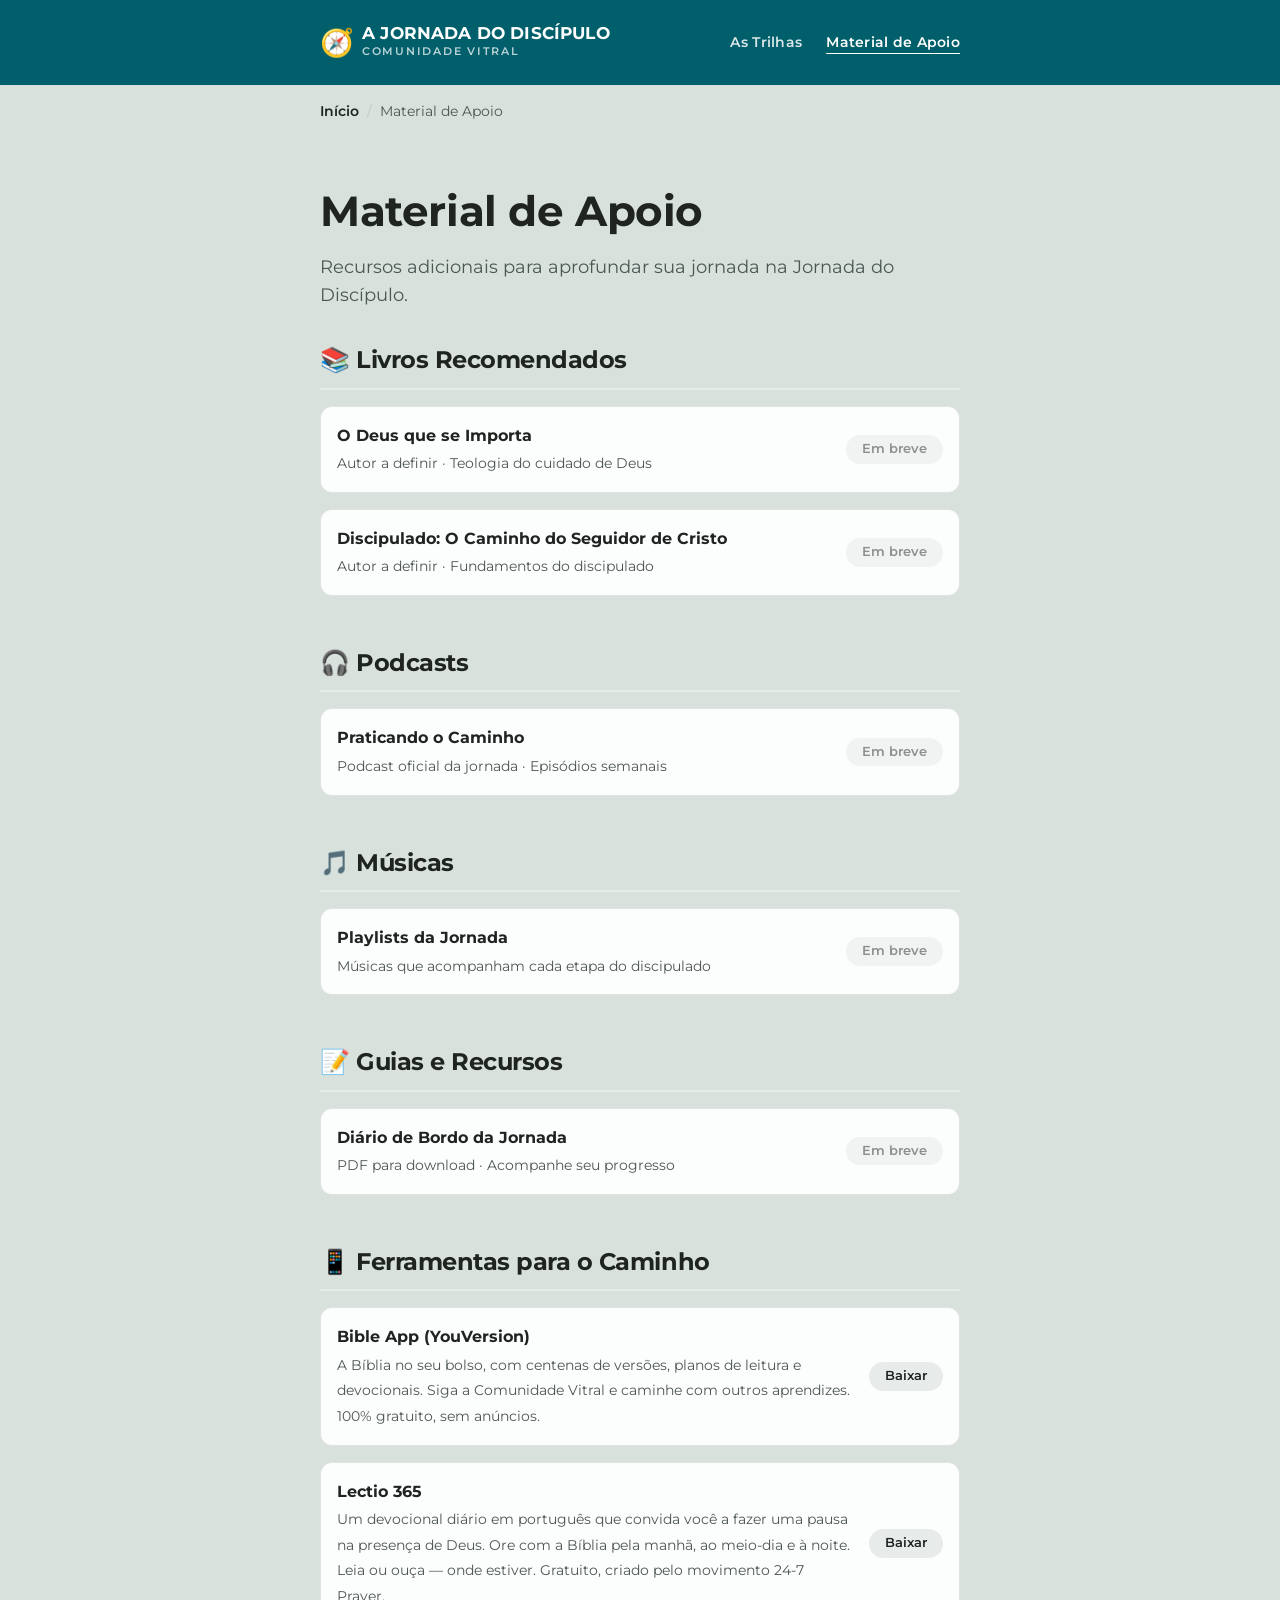
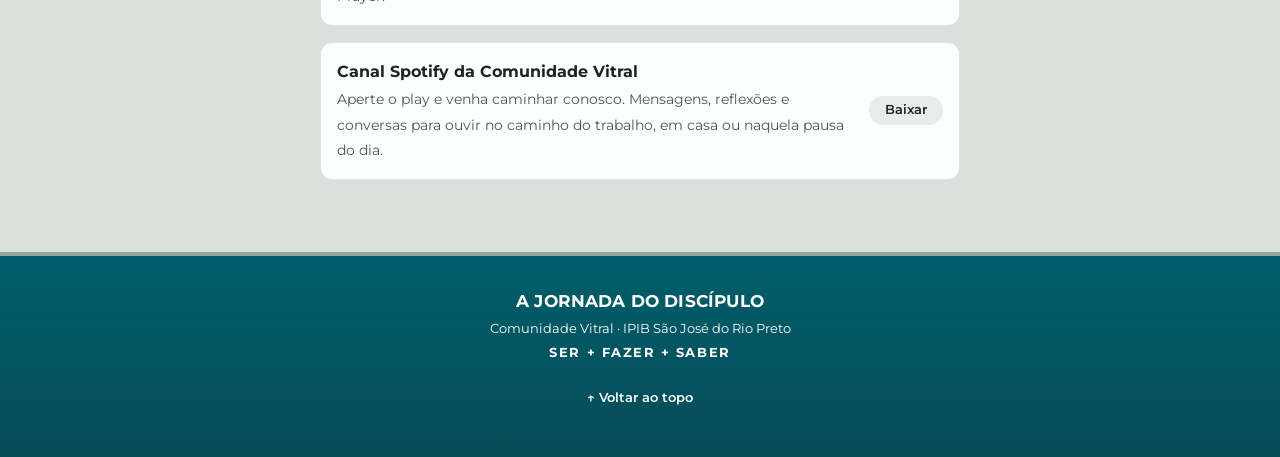
==== material-de-apoio.html @ 38f97ef0 "feat(hub): página Material de Apoio com link no menu (v1.7.0)" ====
<!DOCTYPE html>
<html lang="pt-BR" data-etapa="1">
<head>
  <meta charset="UTF-8" />
  <meta name="viewport" content="width=device-width, initial-scale=1.0" />
  <title>Material de Apoio · A Jornada do Discípulo</title>
  <meta name="description" content="Materiais de apoio para aprofundar os temas da Jornada do Discípulo na Comunidade Vitral." />
  <meta property="og:title" content="Material de Apoio · A Jornada do Discípulo" />
  <meta property="og:description" content="Materiais de apoio para aprofundar os temas da Jornada do Discípulo na Comunidade Vitral." />
  <meta property="og:type" content="website" />
  <meta property="og:url" content="https://ismaelmmachado.github.io/trilhas_discipulado/material-de-apoio.html" />
  <meta name="twitter:card" content="summary" />
  <meta property="og:image" content="https://ismaelmmachado.github.io/trilhas_discipulado/og-image.svg" />
  <link rel="icon" href="favicon.svg" type="image/svg+xml" />
  <link rel="preconnect" href="https://fonts.googleapis.com" />
  <link rel="preconnect" href="https://fonts.gstatic.com" crossorigin />
  <link rel="stylesheet" href="https://fonts.googleapis.com/css2?family=Montserrat:ital,wght@0,400;0,500;0,600;0,700;0,800;1,400;1,500;1,600&display=swap" media="print" onload="this.media='all'" />
  <noscript><link rel="stylesheet" href="https://fonts.googleapis.com/css2?family=Montserrat:ital,wght@0,400;0,500;0,600;0,700;0,800;1,400;1,500;1,600&display=swap" /></noscript>
  <link rel="stylesheet" href="css/tokens.css" />
  <link rel="stylesheet" href="css/estilo.css" />
  <link rel="stylesheet" href="css/material-de-apoio.css" />
</head>
<body>
  <a class="skip-link" href="#main">Ir para o conteúdo</a>

  <header class="hub-header" role="banner">
    <div class="container header-inner">
      <a href="index.html" class="hub-brand" aria-label="A Jornada do Discípulo — Página inicial">
        <span class="hub-brand-icon" aria-hidden="true">🧭</span>
        <span class="hub-brand-text">
          <span class="hub-brand-title">A Jornada do Discípulo</span>
          <span class="hub-brand-sub">Comunidade Vitral</span>
        </span>
      </a>
      <nav class="nav" role="navigation" aria-label="Navegação principal">
        <a href="index.html#trilhas">As Trilhas</a>
        <a href="material-de-apoio.html" class="active" aria-current="page">Material de Apoio</a>
      </nav>
    </div>
  </header>

  <div class="container">
    <nav class="breadcrumb" aria-label="Breadcrumb">
      <a href="index.html">Início</a>
      <span class="breadcrumb-sep" aria-hidden="true">/</span>
      <span>Material de Apoio</span>
    </nav>
  </div>

  <main id="main">
    <div class="container apoio-main">
      <div class="page-header apoio-header">
        <h1>Material de Apoio</h1>
        <p class="apoio-subtitle">Recursos adicionais para aprofundar sua jornada na Jornada do Discípulo.</p>
      </div>

      <div class="apoio-grid">
        <div class="apoio-categoria">
          <h2>📚 Livros Recomendados</h2>
          <div class="apoio-lista">
            <div class="apoio-item">
              <div class="apoio-item-info">
                <strong>O Deus que se Importa</strong>
                <span>Autor a definir · Teologia do cuidado de Deus</span>
              </div>
              <span class="apoio-link apoio-em-breve">Em breve</span>
            </div>
            <div class="apoio-item">
              <div class="apoio-item-info">
                <strong>Discipulado: O Caminho do Seguidor de Cristo</strong>
                <span>Autor a definir · Fundamentos do discipulado</span>
              </div>
              <span class="apoio-link apoio-em-breve">Em breve</span>
            </div>
          </div>
        </div>

        <div class="apoio-categoria">
          <h2>🎧 Podcasts</h2>
          <div class="apoio-lista">
            <div class="apoio-item">
              <div class="apoio-item-info">
                <strong>Praticando o Caminho</strong>
                <span>Podcast oficial da jornada · Episódios semanais</span>
              </div>
              <span class="apoio-link apoio-em-breve">Em breve</span>
            </div>
          </div>
        </div>

        <div class="apoio-categoria">
          <h2>🎵 Músicas</h2>
          <div class="apoio-lista">
            <div class="apoio-item">
              <div class="apoio-item-info">
                <strong>Playlists da Jornada</strong>
                <span>Músicas que acompanham cada etapa do discipulado</span>
              </div>
              <span class="apoio-link apoio-em-breve">Em breve</span>
            </div>
          </div>
        </div>

        <div class="apoio-categoria">
          <h2>📝 Guias e Recursos</h2>
          <div class="apoio-lista">
            <div class="apoio-item">
              <div class="apoio-item-info">
                <strong>Diário de Bordo da Jornada</strong>
                <span>PDF para download · Acompanhe seu progresso</span>
              </div>
              <span class="apoio-link apoio-em-breve">Em breve</span>
            </div>
          </div>
        </div>

        <div class="apoio-categoria">
          <h2>📱 Ferramentas para o Caminho</h2>
          <div class="apoio-lista">
            <div class="apoio-item">
              <div class="apoio-item-info">
                <strong>Bible App (YouVersion)</strong>
                <span>A Bíblia no seu bolso, com centenas de versões, planos de leitura e devocionais. Siga a Comunidade Vitral e caminhe com outros aprendizes. 100% gratuito, sem anúncios.</span>
              </div>
              <a class="apoio-link" href="https://www.bible.com/organizations/79172d03-a943-4051-aebf-285b525546f1" target="_blank" rel="noopener noreferrer">Baixar</a>
            </div>
            <div class="apoio-item">
              <div class="apoio-item-info">
                <strong>Lectio 365</strong>
                <span>Um devocional diário em português que convida você a fazer uma pausa na presença de Deus. Ore com a Bíblia pela manhã, ao meio-dia e à noite. Leia ou ouça — onde estiver. Gratuito, criado pelo movimento 24-7 Prayer.</span>
              </div>
              <a class="apoio-link" href="https://lectio365.com/pt-br/o-aplicativo/" target="_blank" rel="noopener noreferrer">Baixar</a>
            </div>
            <div class="apoio-item">
              <div class="apoio-item-info">
                <strong>Canal Spotify da Comunidade Vitral</strong>
                <span>Aperte o play e venha caminhar conosco. Mensagens, reflexões e conversas para ouvir no caminho do trabalho, em casa ou naquela pausa do dia.</span>
              </div>
              <a class="apoio-link" href="https://www.spotify.com/download/" target="_blank" rel="noopener noreferrer">Baixar</a>
            </div>
          </div>
        </div>
      </div>
    </div>
  </main>

  <footer class="site-footer" role="contentinfo">
    <div class="container">
      <strong>A Jornada do Discípulo</strong>
      <p>Comunidade Vitral · IPIB São José do Rio Preto</p>
      <p class="footer-frase">SER + FAZER + SABER</p>
      <a href="#main" class="back-to-top" aria-label="Voltar ao topo">↑ Voltar ao topo</a>
    </div>
  </footer>
</body>
</html>
---- css/tokens.css ----
:root {
  --font-heading: 'Montserrat', ui-sans-serif, system-ui, -apple-system, 'Segoe UI', sans-serif;
  --font-body: 'Montserrat', ui-sans-serif, system-ui, -apple-system, 'Segoe UI', sans-serif;

  /* === CORES DA MARCA === */
  --brand-petroleo: #005F6B;
  --brand-petroleo-escuro: #074B56;
  --brand-sage: #94A69A;
  --brand-sage-claro: #D9E4E0;
  --brand-sage-tint: #E7EBE9;
  --brand-sage-suave: #CBD6CF;
  --brand-ink: #1F2421;
  --brand-white: #FFFFFF;

  /* === CORES NEUTRAS === */
  --color-text: var(--brand-ink);
  --color-text-inverse: var(--brand-white);
  --color-muted: #4C5753;
  --color-surface: rgba(255, 255, 255, 0.92);
  --color-surface-strong: var(--brand-white);
  --color-border: rgba(31, 36, 33, 0.12);

  /* === ZONAS (âncora escura → bandas claras) === */
  --zona-petroleo: var(--brand-petroleo);
  --zona-petroleo-claro: #0A6A76;
  --zona-petroleo-escuro: var(--brand-petroleo-escuro);
  --zona-clara: #D8E1DC;
  --zona-sage: var(--brand-sage);
  --zona-sage-suave: var(--brand-sage-suave);
  --zona-tint: var(--brand-sage-tint);

  /* === ESPAÇAMENTO === */
  --space-xs: 4px;
  --space-sm: 8px;
  --space-md: 16px;
  --space-lg: 24px;
  --space-xl: 32px;
  --space-2xl: 48px;
  --space-3xl: 64px;
  --space-4xl: 96px;

  /* === RAIO === */
  --radius-sm: 8px;
  --radius-md: 12px;
  --radius-lg: 20px;
  --radius-xl: 28px;
  --radius-full: 9999px;

  /* === SOMBRAS === */
  --shadow-sm: 0 1px 2px rgba(0, 95, 107, 0.1);
  --shadow-md: 0 4px 12px rgba(0, 95, 107, 0.12);
  --shadow-lg: 0 12px 32px rgba(0, 95, 107, 0.18);

  /* === CONTAINER === */
  --container: 640px;
}

/* === ESTAÇÃO 1 — verde (sage) === */
[data-etapa="1"] {
  --accent: var(--brand-petroleo);
  --accent-soft: var(--brand-sage-tint);
  --accent-border: rgba(0, 95, 107, 0.2);
  --accent-text: var(--brand-ink);
  --accent-on-accent: var(--brand-white);
  --accent-glow: rgba(0, 95, 107, 0.18);
}

/* === ESTAÇÃO 2 — tons claros (quase branco) === */
[data-etapa="2"] {
  --accent: var(--brand-petroleo);
  --accent-soft: #F2F4F3;
  --accent-border: rgba(0, 95, 107, 0.2);
  --accent-text: var(--brand-ink);
  --accent-on-accent: var(--brand-white);
  --accent-glow: rgba(0, 95, 107, 0.18);
}

/* === ESTAÇÃO 3 — verde profundo (tint mais denso) === */
[data-etapa="3"] {
  --accent: var(--brand-petroleo);
  --accent-soft: #DEE5E0;
  --accent-border: rgba(0, 95, 107, 0.22);
  --accent-text: var(--brand-ink);
  --accent-on-accent: var(--brand-white);
  --accent-glow: rgba(0, 95, 107, 0.18);
}
---- css/estilo.css ----
*, *::before, *::after {
  box-sizing: border-box;
  margin: 0;
  padding: 0;
}

html {
  scroll-behavior: smooth;
  -webkit-font-smoothing: antialiased;
  -moz-osx-font-smoothing: grayscale;
}

body {
  font-family: var(--font-body);
  font-size: 16px;
  line-height: 1.6;
  color: var(--color-text);
  min-height: 100vh;
  background: var(--zona-clara);
  overscroll-behavior-y: none;
}

img, svg { max-width: 100%; display: block; }
a { text-decoration: none; color: inherit; }

.visually-hidden {
  position: absolute;
  width: 1px;
  height: 1px;
  overflow: hidden;
  clip: rect(0 0 0 0);
  white-space: nowrap;
}

.skip-link {
  position: absolute;
  top: -100%;
  left: var(--space-md);
  background: var(--brand-ink);
  color: var(--brand-white);
  padding: var(--space-sm) var(--space-md);
  border-radius: var(--radius-sm);
  z-index: 1000;
  font-weight: 600;
  transition: top 0.2s;
}
.skip-link:focus { top: var(--space-sm); }

/* === CONTAINER === */
.container {
  width: min(calc(100% - 40px), var(--container));
  margin: 0 auto;
}

/* === HEADER (verde petróleo) === */
.hub-header {
  padding: var(--space-lg) 0;
  background: var(--zona-petroleo);
}

.header-inner {
  display: flex;
  align-items: center;
  justify-content: space-between;
  gap: var(--space-md);
}

.hub-brand {
  display: inline-flex;
  align-items: center;
  gap: var(--space-sm);
  min-width: 0;
}

.hub-brand-icon {
  font-size: 1.7rem;
  line-height: 1;
}

.hub-brand-text {
  display: flex;
  flex-direction: column;
  min-width: 0;
}

.hub-brand-title {
  font-family: var(--font-heading);
  font-size: 1.05rem;
  font-weight: 700;
  letter-spacing: 0.01em;
  text-transform: uppercase;
  line-height: 1.15;
  color: var(--brand-white);
}

.hub-brand-sub {
  font-size: 0.68rem;
  font-weight: 600;
  letter-spacing: 0.16em;
  text-transform: uppercase;
  color: rgba(255, 255, 255, 0.72);
}

.nav {
  display: flex;
  align-items: center;
  gap: var(--space-lg);
}

.nav a {
  font-size: 0.875rem;
  font-weight: 600;
  letter-spacing: 0.02em;
  color: rgba(255, 255, 255, 0.85);
  transition: color 0.2s;
}
.nav a:hover { color: var(--brand-white); }
.nav a:focus-visible {
  outline: 2px solid var(--brand-white);
  outline-offset: 4px;
  border-radius: var(--radius-sm);
}

/* === HERO (verde petróleo, âncora escura) === */
.hero {
  text-align: center;
  padding: var(--space-3xl) 0 var(--space-2xl);
  background: linear-gradient(180deg, var(--zona-petroleo) 0%, var(--zona-petroleo-claro) 100%);
}

.hero-eyebrow {
  display: inline-flex;
  align-items: center;
  gap: 6px;
  padding: 6px 16px;
  border-radius: var(--radius-full);
  background: rgba(255, 255, 255, 0.14);
  border: 1px solid rgba(255, 255, 255, 0.26);
  font-size: 0.75rem;
  font-weight: 700;
  letter-spacing: 0.08em;
  text-transform: uppercase;
  color: #E8F0ED;
}

.hero-destino {
  font-family: var(--font-heading);
  font-size: clamp(1.7rem, 5.5vw, 2.6rem);
  letter-spacing: 0.18em;
  text-transform: uppercase;
  font-weight: 800;
  color: var(--brand-white);
  margin: var(--space-md) 0 var(--space-sm);
}

.hero-frase {
  max-width: 560px;
  margin: 0 auto var(--space-md);
  font-family: var(--font-heading);
  font-style: italic;
  font-size: clamp(1.15rem, 3.2vw, 1.45rem);
  line-height: 1.6;
  color: var(--brand-white);
}

.hero-formula {
  font-size: 1.35rem;
  font-weight: 800;
  letter-spacing: 0.14em;
  color: #D9E4E0;
  margin-bottom: var(--space-sm);
}

.hero-iconos {
  font-size: 1.15rem;
  color: #BCD3CC;
  margin-bottom: var(--space-lg);
}

.btn {
  display: inline-flex;
  align-items: center;
  justify-content: center;
  gap: var(--space-sm);
  min-height: 48px;
  padding: 0 var(--space-xl);
  border-radius: var(--radius-full);
  font-weight: 700;
  font-size: 0.95rem;
  border: none;
  cursor: pointer;
  transition: transform 0.2s ease, box-shadow 0.2s ease, background-color 0.2s ease;
}

.btn-hero {
  background: var(--brand-white);
  color: var(--zona-petroleo);
  box-shadow: 0 10px 24px rgba(0, 0, 0, 0.22);
}
.btn-hero:hover {
  transform: translateY(-2px);
  background: #E8F0ED;
  box-shadow: 0 14px 30px rgba(0, 0, 0, 0.26);
}
.btn-hero:focus-visible {
  outline: 3px solid var(--brand-white);
  outline-offset: 3px;
}

.hero h1 {
  font-family: var(--font-heading);
  font-size: clamp(2.1rem, 8vw, 3.2rem);
  line-height: 1.08;
  letter-spacing: -0.01em;
  text-transform: uppercase;
  font-weight: 700;
  color: var(--brand-white);
  margin: var(--space-lg) 0 var(--space-md);
}

.hero-subtitle {
  max-width: 520px;
  margin: 0 auto var(--space-md);
  font-size: clamp(0.98rem, 2.6vw, 1.12rem);
  line-height: 1.8;
  color: #E8F0ED;
}

/* === JORNADA / ESTAÇÕES (banda clara) === */
.jornada {
  padding: var(--space-2xl) 0;
  background: var(--zona-clara);
}

.jornada-inner {
  display: flex;
  flex-direction: column;
  align-items: stretch;
}

.estacao-card {
  position: relative;
  display: block;
  background: var(--color-surface);
  border: 1px solid rgba(0, 95, 107, 0.28);
  border-radius: var(--radius-xl);
  padding: var(--space-xl);
  box-shadow: 0 8px 22px rgba(0, 95, 107, 0.16);
  overflow: hidden;
}

.estacao-card::before {
  content: "";
  position: absolute;
  inset: 0;
  background: radial-gradient(130% 100% at 100% 0%, var(--accent-soft), transparent 62%);
  pointer-events: none;
}

.estacao-card-disabled {
  cursor: default;
}

.estacao-topo {
  position: relative;
  display: flex;
  align-items: flex-start;
  justify-content: space-between;
  gap: var(--space-md);
  margin-bottom: var(--space-md);
}

.estacao-icono {
  display: flex;
  align-items: center;
  justify-content: center;
  width: 64px;
  height: 64px;
  border-radius: 20px;
  font-size: 2rem;
  background: var(--accent-soft);
  border: 1px solid var(--accent-border);
  box-shadow: inset 0 0 0 1px rgba(255, 255, 255, 0.5), 0 6px 16px var(--accent-glow);
}

.estacao-badges {
  display: flex;
  flex-direction: column;
  align-items: flex-end;
  gap: 6px;
}

.etiqueta {
  display: inline-flex;
  align-items: center;
  padding: 5px 13px;
  border-radius: var(--radius-full);
  font-size: 0.68rem;
  font-weight: 800;
  letter-spacing: 0.1em;
  text-transform: uppercase;
}

.etiqueta-etapa {
  background: var(--accent-soft);
  color: var(--accent-text);
  border: 1px solid var(--accent-border);
}

.etiqueta-papel {
  background: var(--accent);
  color: var(--accent-on-accent);
  box-shadow: 0 4px 12px var(--accent-glow);
}

.estacao h3 {
  position: relative;
  font-family: var(--font-heading);
  font-size: 1.6rem;
  font-weight: 700;
  letter-spacing: -0.01em;
  color: var(--color-text);
  margin-bottom: 4px;
}

.estacao-sub {
  position: relative;
  font-size: 0.9rem;
  font-weight: 700;
  color: var(--accent-text);
  margin-bottom: var(--space-sm);
}

.estacao-papel {
  position: relative;
  font-size: 0.92rem;
  font-weight: 600;
  font-style: italic;
  color: var(--accent-text);
  margin-bottom: var(--space-md);
}

.estacao-pergunta {
  position: relative;
  font-size: 1.02rem;
  line-height: 1.7;
  color: var(--color-muted);
  margin-bottom: var(--space-md);
}

.estacao-pergunta strong {
  color: var(--color-text);
}

.estacao-pilar {
  position: relative;
  display: inline-flex;
  align-items: center;
  gap: 8px;
  padding: 8px 14px;
  border-radius: var(--radius-full);
  background: var(--accent-soft);
  border: 1px solid var(--accent-border);
  font-size: 0.85rem;
  font-weight: 800;
  letter-spacing: 0.08em;
  color: var(--accent-text);
  margin-bottom: var(--space-lg);
}

.estacao-pilar span {
  font-size: 1.15rem;
}

.estacao-acoes {
  position: relative;
  display: flex;
  align-items: center;
  gap: var(--space-sm);
}

.estacao-cta {
  display: inline-flex;
  align-items: center;
  justify-content: center;
  gap: 8px;
  min-height: 44px;
  padding: 0 22px;
  border-radius: var(--radius-full);
  background: var(--accent);
  color: var(--accent-on-accent);
  font-weight: 700;
  font-size: 0.9rem;
  box-shadow: 0 6px 16px var(--accent-glow);
  transition: transform 0.2s ease, filter 0.2s ease, box-shadow 0.2s ease;
}

.estacao-cta:hover {
  transform: translateY(-2px);
  box-shadow: 0 10px 22px var(--accent-glow);
  filter: brightness(1.05);
}

.estacao-cta:focus-visible {
  outline: 3px solid var(--accent);
  outline-offset: 3px;
}

.estacao-cta-disabled {
  background: var(--color-muted);
  box-shadow: none;
  cursor: not-allowed;
  opacity: 0.85;
}

.estacao-link-hint {
  font-size: 1.05rem;
  font-weight: 700;
  color: inherit;
  transition: transform 0.2s ease;
}

.estacao-cta:hover .estacao-link-hint {
  transform: translate(2px, -2px);
}

/* === CONECTORES (linha da jornada) === */
.conector {
  display: flex;
  flex-direction: column;
  align-items: center;
  gap: 10px;
  padding: var(--space-lg) 0;
  background: var(--zona-clara);
}

.conector-dot {
  width: 12px;
  height: 12px;
  border-radius: 50%;
  background: var(--zona-petroleo);
  box-shadow: 0 0 0 5px rgba(0, 95, 107, 0.14), 0 2px 6px rgba(0, 95, 107, 0.22);
}

.conector-linha {
  width: 2px;
  flex: 1;
  min-height: 44px;
  background: repeating-linear-gradient(
    to bottom,
    rgba(0, 95, 107, 0.6) 0,
    rgba(0, 95, 107, 0.6) 8px,
    transparent 8px,
    transparent 16px
  );
}

/* === FOOTER (verde petróleo, fechamento sóbrio) === */
.site-footer {
  padding: var(--space-xl) 0 var(--space-2xl);
  text-align: center;
  color: var(--brand-white);
  background: linear-gradient(180deg, var(--zona-petroleo) 0%, var(--zona-petroleo-escuro) 100%);
  border-top: 4px solid var(--brand-sage);
}

.site-footer strong {
  display: block;
  font-family: var(--font-heading);
  font-size: 1.05rem;
  font-weight: 700;
  letter-spacing: 0.01em;
  text-transform: uppercase;
  color: var(--brand-white);
  margin-bottom: 4px;
}

.site-footer p {
  font-size: 0.8rem;
}

.footer-frase {
  margin-top: var(--space-xs);
  font-weight: 700;
  letter-spacing: 0.12em;
  color: var(--brand-white);
}

.back-to-top {
  display: inline-block;
  margin-top: var(--space-lg);
  font-size: 0.8rem;
  font-weight: 600;
  color: var(--brand-white);
  transition: color 0.2s;
}
.back-to-top:hover { text-decoration: underline; }
.back-to-top:focus-visible {
  outline: 2px solid var(--brand-white);
  outline-offset: 4px;
  border-radius: var(--radius-sm);
}

/* === RESPONSIVO === */
@media (max-width: 520px) {
  .hub-header { padding: var(--space-md) 0; }
  .nav { display: none; }
  .hero { padding: var(--space-2xl) 0 var(--space-xl); }
  .estacao-card { padding: var(--space-lg); }
  .estacao-icono { width: 56px; height: 56px; font-size: 1.7rem; border-radius: 16px; }
  .estacao h3 { font-size: 1.4rem; }
}

@media (prefers-reduced-motion: reduce) {
  *, *::before, *::after {
    animation-duration: 0.01ms !important;
    transition-duration: 0.01ms !important;
  }
  html { scroll-behavior: auto; }
}
---- css/material-de-apoio.css ----
.apoio-main {
  padding: var(--space-xl) 0 var(--space-2xl);
}

.apoio-header {
  padding-top: 0;
  border-bottom: none;
}

.apoio-subtitle {
  color: var(--color-muted);
  margin-top: var(--space-sm);
  font-size: 1.1rem;
  max-width: 640px;
}

.apoio-em-breve {
  opacity: 0.5;
}

.apoio-grid {
  display: grid;
  gap: var(--space-lg);
}

.apoio-categoria {
  margin-bottom: var(--space-lg);
}

.apoio-categoria h2 {
  font-family: var(--font-heading);
  font-size: 1.5rem;
  letter-spacing: -0.02em;
  margin-bottom: var(--space-md);
  padding-bottom: var(--space-sm);
  border-bottom: 2px solid var(--accent-soft);
}

.apoio-lista {
  display: grid;
  gap: var(--space-md);
}

.apoio-item {
  display: flex;
  align-items: center;
  justify-content: space-between;
  gap: var(--space-md);
  padding: var(--space-md);
  border-radius: var(--radius-md);
  background: var(--color-surface);
  border: 1px solid var(--color-border);
}

.apoio-item-info strong {
  display: block;
  font-size: 1rem;
  margin-bottom: 2px;
}

.apoio-item-info span {
  font-size: 0.85rem;
  color: var(--color-muted);
}

.apoio-link {
  padding: var(--space-xs) var(--space-md);
  border-radius: var(--radius-full);
  background: var(--accent-soft);
  color: var(--accent-text);
  font-size: 0.8rem;
  font-weight: 600;
  white-space: nowrap;
  text-decoration: none;
  transition: filter 0.2s ease;
}

.apoio-link:hover {
  filter: brightness(0.97);
}

.apoio-link:focus-visible {
  outline: 3px solid var(--accent);
  outline-offset: 3px;
}

/* === BREADCRUMB === */
.breadcrumb {
  display: flex;
  align-items: center;
  gap: var(--space-sm);
  padding-top: var(--space-md);
  font-size: 0.85rem;
  color: var(--color-muted);
}

.breadcrumb a {
  color: var(--accent-text);
  font-weight: 600;
  transition: color 0.2s;
}

.breadcrumb a:hover {
  color: var(--accent);
  text-decoration: underline;
}

.breadcrumb a:focus-visible {
  outline: 2px solid var(--accent);
  outline-offset: 4px;
  border-radius: var(--radius-sm);
}

.breadcrumb-sep {
  color: var(--color-border);
}

/* === PAGE HEADER === */
.page-header {
  padding: var(--space-lg) 0 var(--space-xl);
}

.page-header h1 {
  font-family: var(--font-heading);
  font-size: clamp(2rem, 6vw, 2.6rem);
  letter-spacing: -0.01em;
  color: var(--color-text);
}

/* === NAV ativo === */
.nav a.active {
  color: var(--brand-white);
  text-decoration: underline;
  text-underline-offset: 6px;
}

@media (max-width: 480px) {
  .apoio-item {
    flex-direction: column;
    align-items: stretch;
    text-align: center;
  }
  .apoio-link { text-align: center; }
}
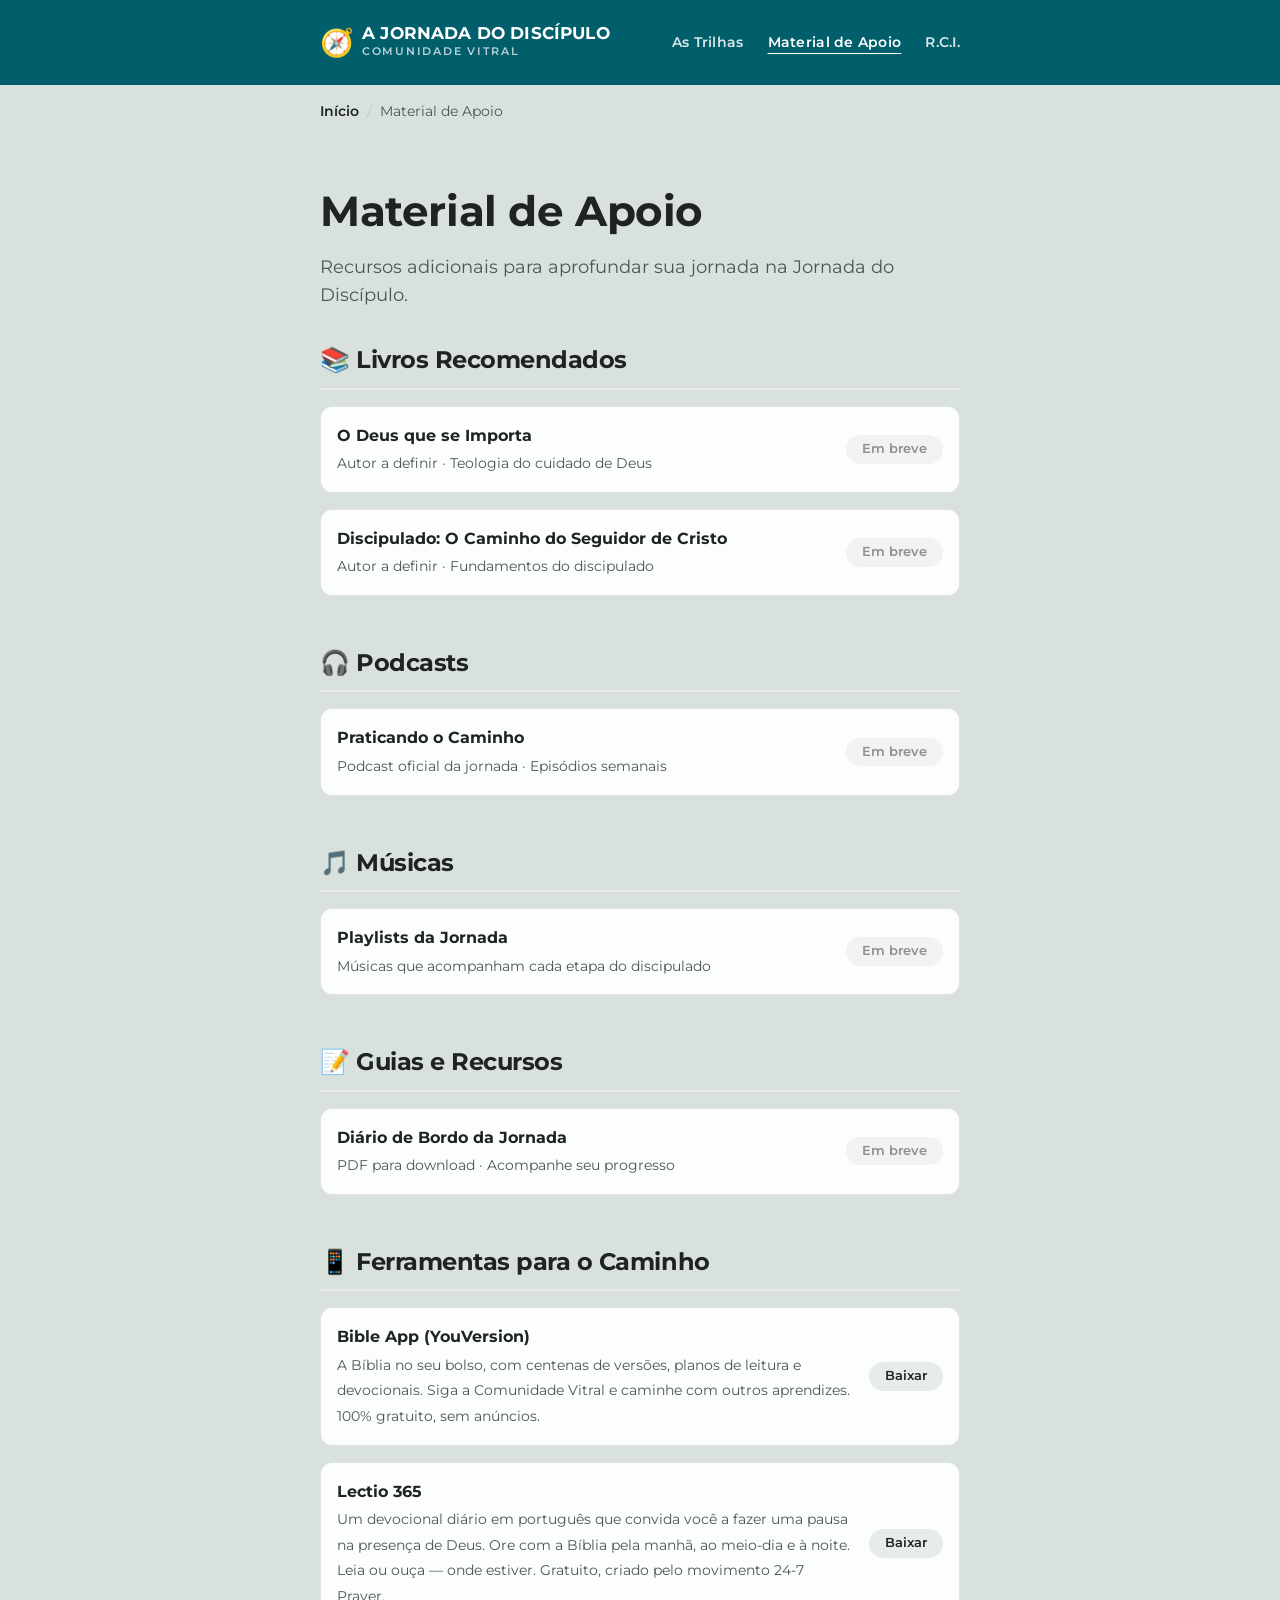
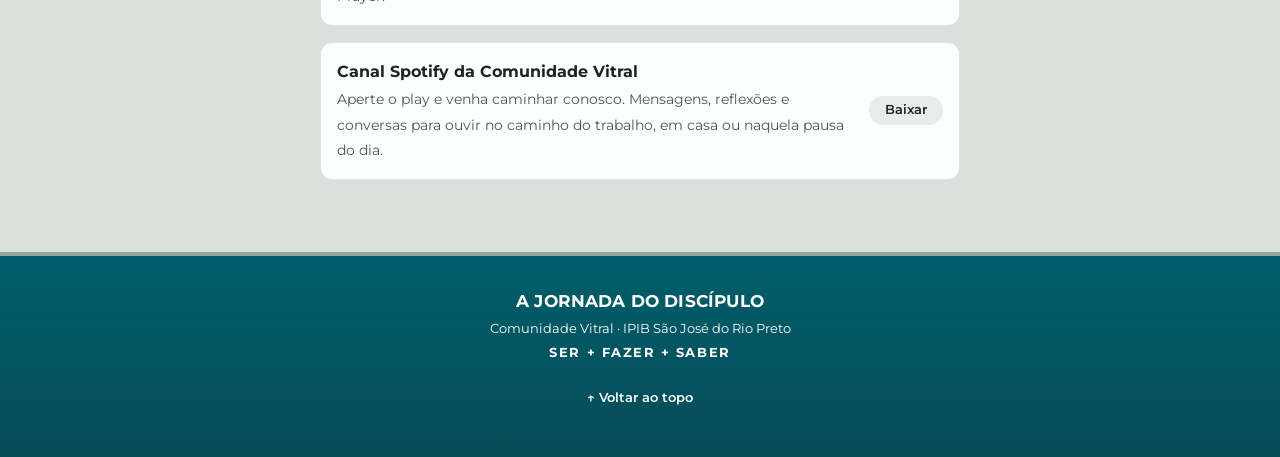
==== commit 5518a198: "fix(hub): menu R.C.I. em todas as páginas e remove assinatura da RCI" ====
--- a/material-de-apoio.html
+++ b/material-de-apoio.html
@@ -35,6 +35,7 @@
       <nav class="nav" role="navigation" aria-label="Navegação principal">
         <a href="index.html#trilhas">As Trilhas</a>
         <a href="material-de-apoio.html" class="active" aria-current="page">Material de Apoio</a>
+        <a href="rci.html">R.C.I.</a>
       </nav>
     </div>
   </header>
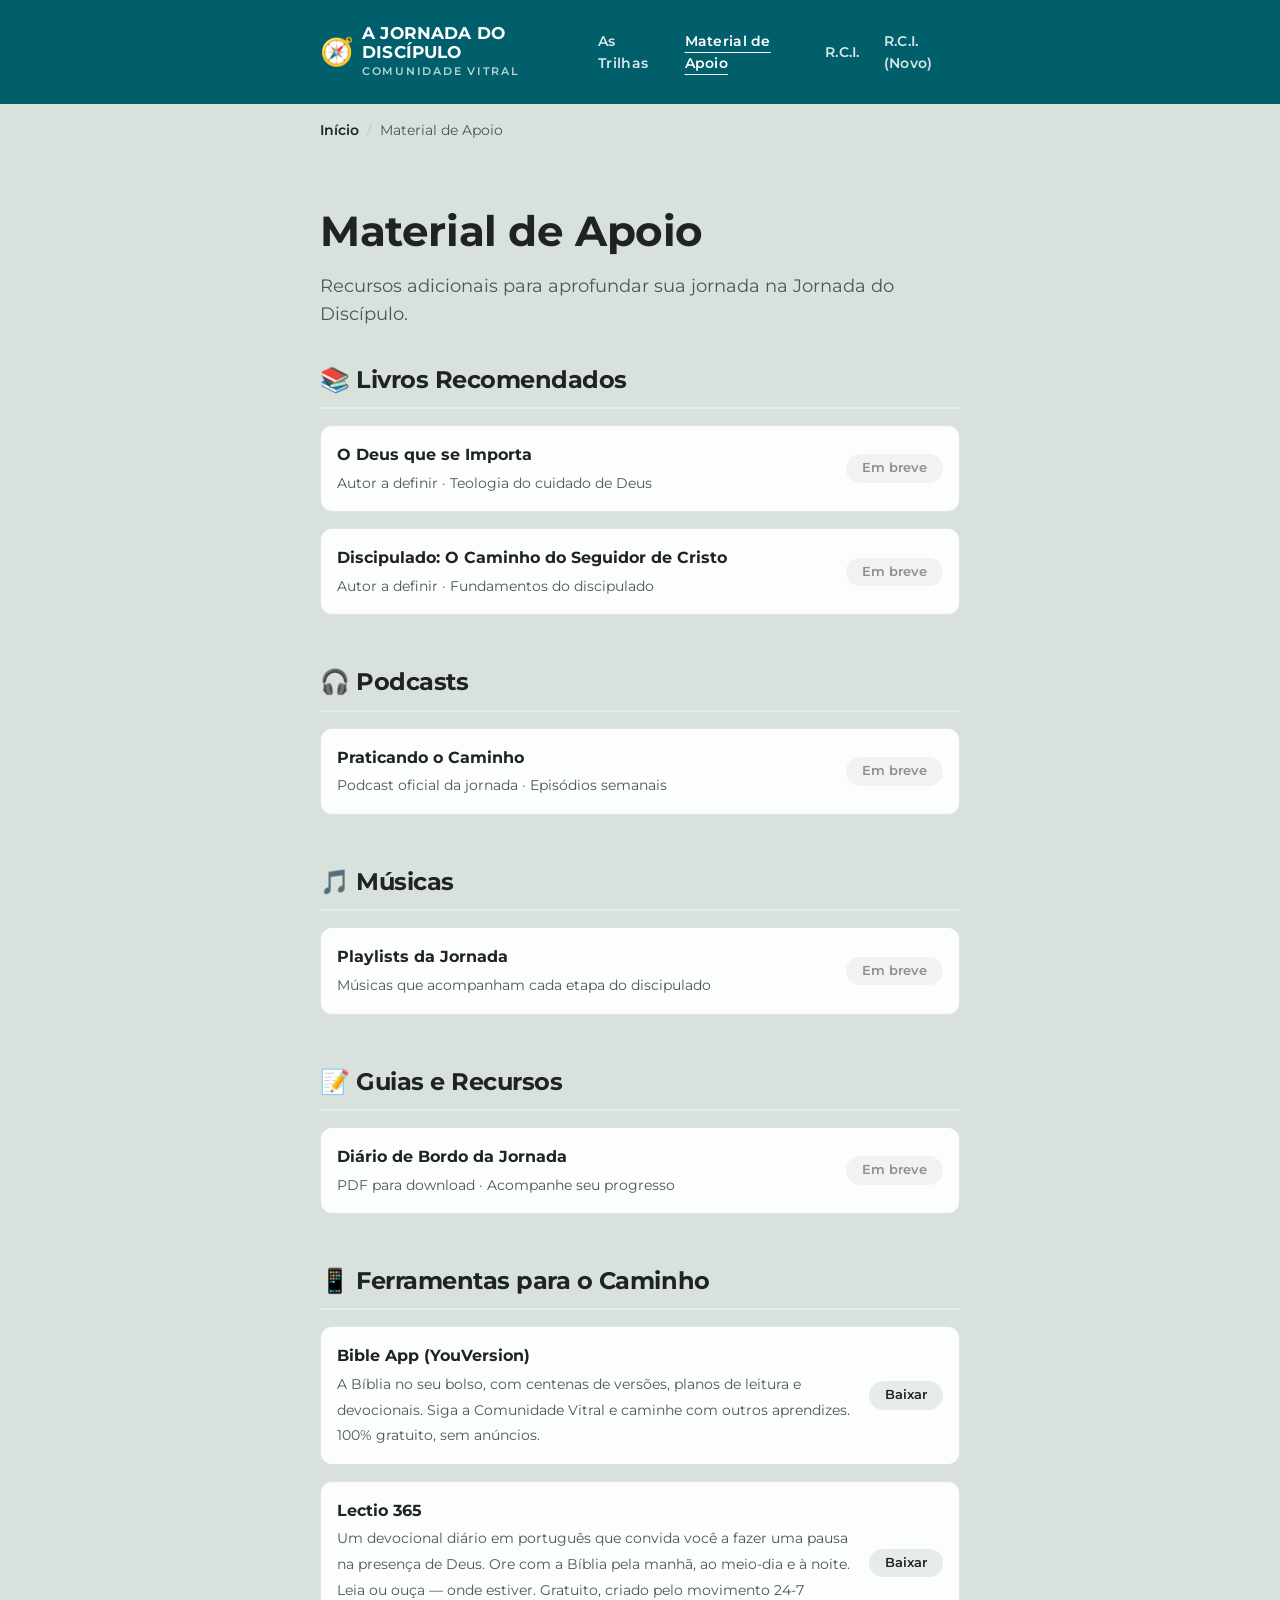
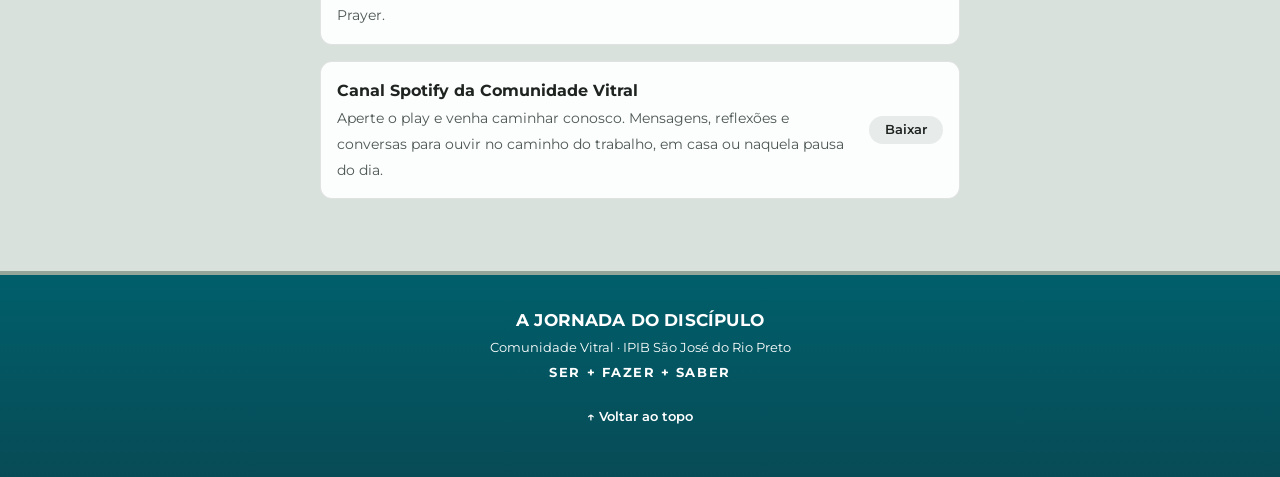
==== commit 503666d8: "feat: nova página RCI — Um Jeito de Ser (rci-novo.html) - Nova página com 6 seções, tom conversacion" ====
--- a/material-de-apoio.html
+++ b/material-de-apoio.html
@@ -36,6 +36,7 @@
         <a href="index.html#trilhas">As Trilhas</a>
         <a href="material-de-apoio.html" class="active" aria-current="page">Material de Apoio</a>
         <a href="rci.html">R.C.I.</a>
+        <a href="rci-novo.html">R.C.I. (Novo)</a>
       </nav>
     </div>
   </header>
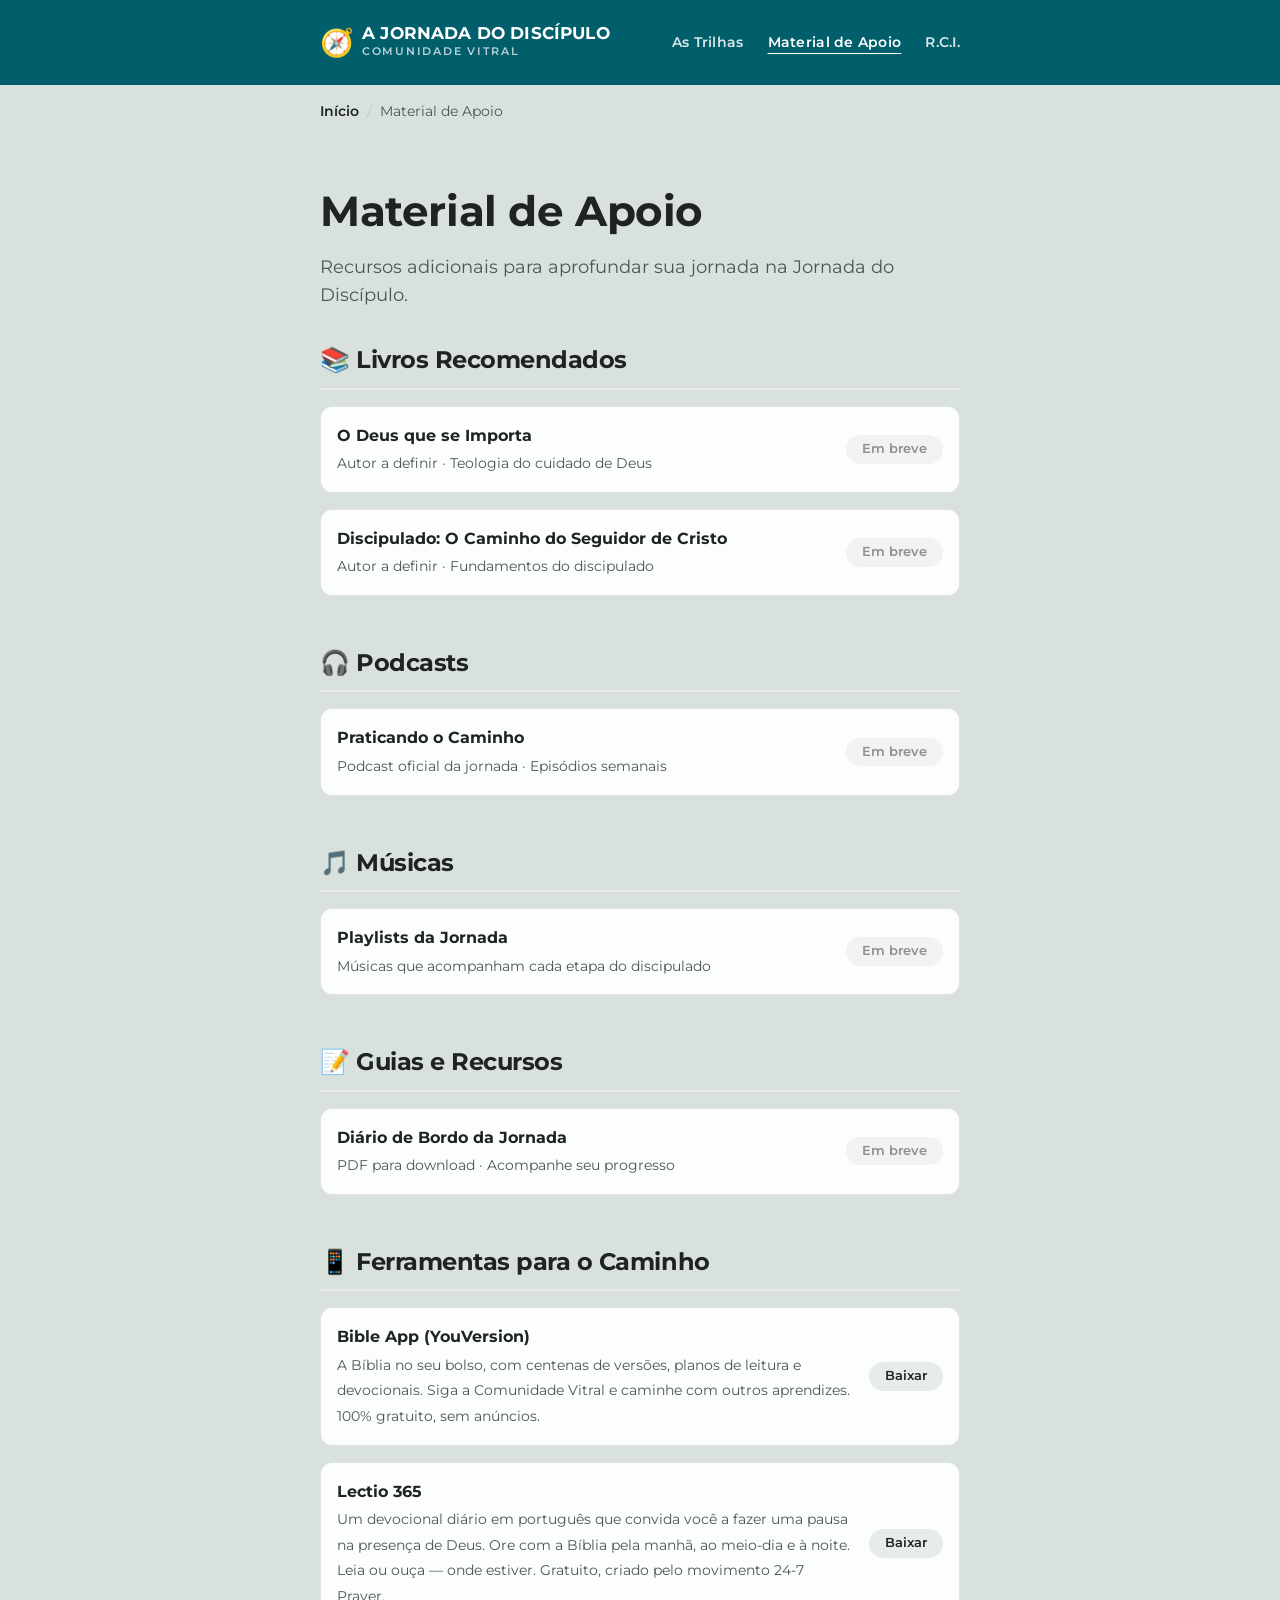
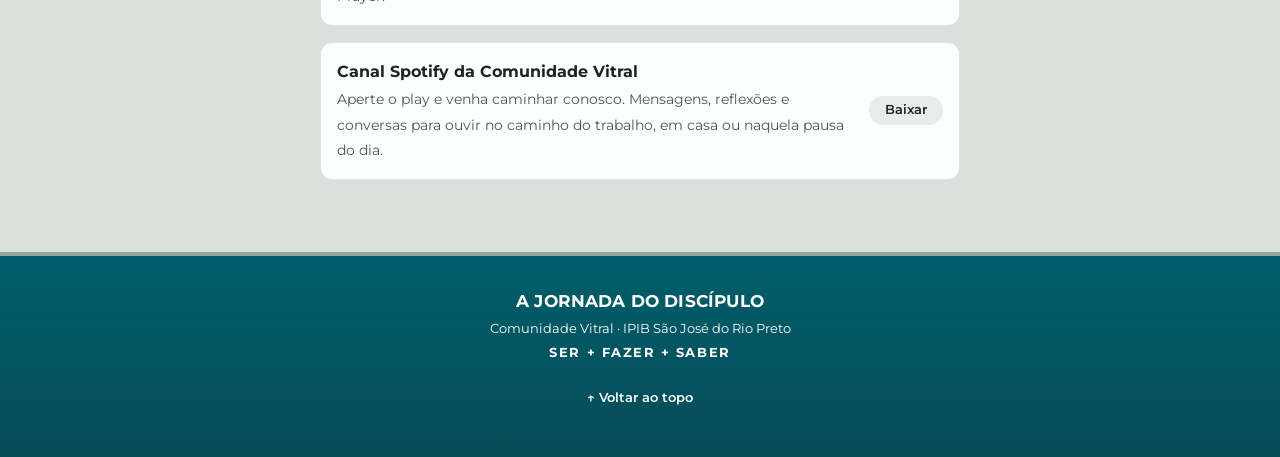
==== commit c79324fd: "refactor: rci-novo.html vira rci.html; versão antiga preservada na branch rci/vantiga - rci.html ant" ====
--- a/material-de-apoio.html
+++ b/material-de-apoio.html
@@ -36,7 +36,6 @@
         <a href="index.html#trilhas">As Trilhas</a>
         <a href="material-de-apoio.html" class="active" aria-current="page">Material de Apoio</a>
         <a href="rci.html">R.C.I.</a>
-        <a href="rci-novo.html">R.C.I. (Novo)</a>
       </nav>
     </div>
   </header>
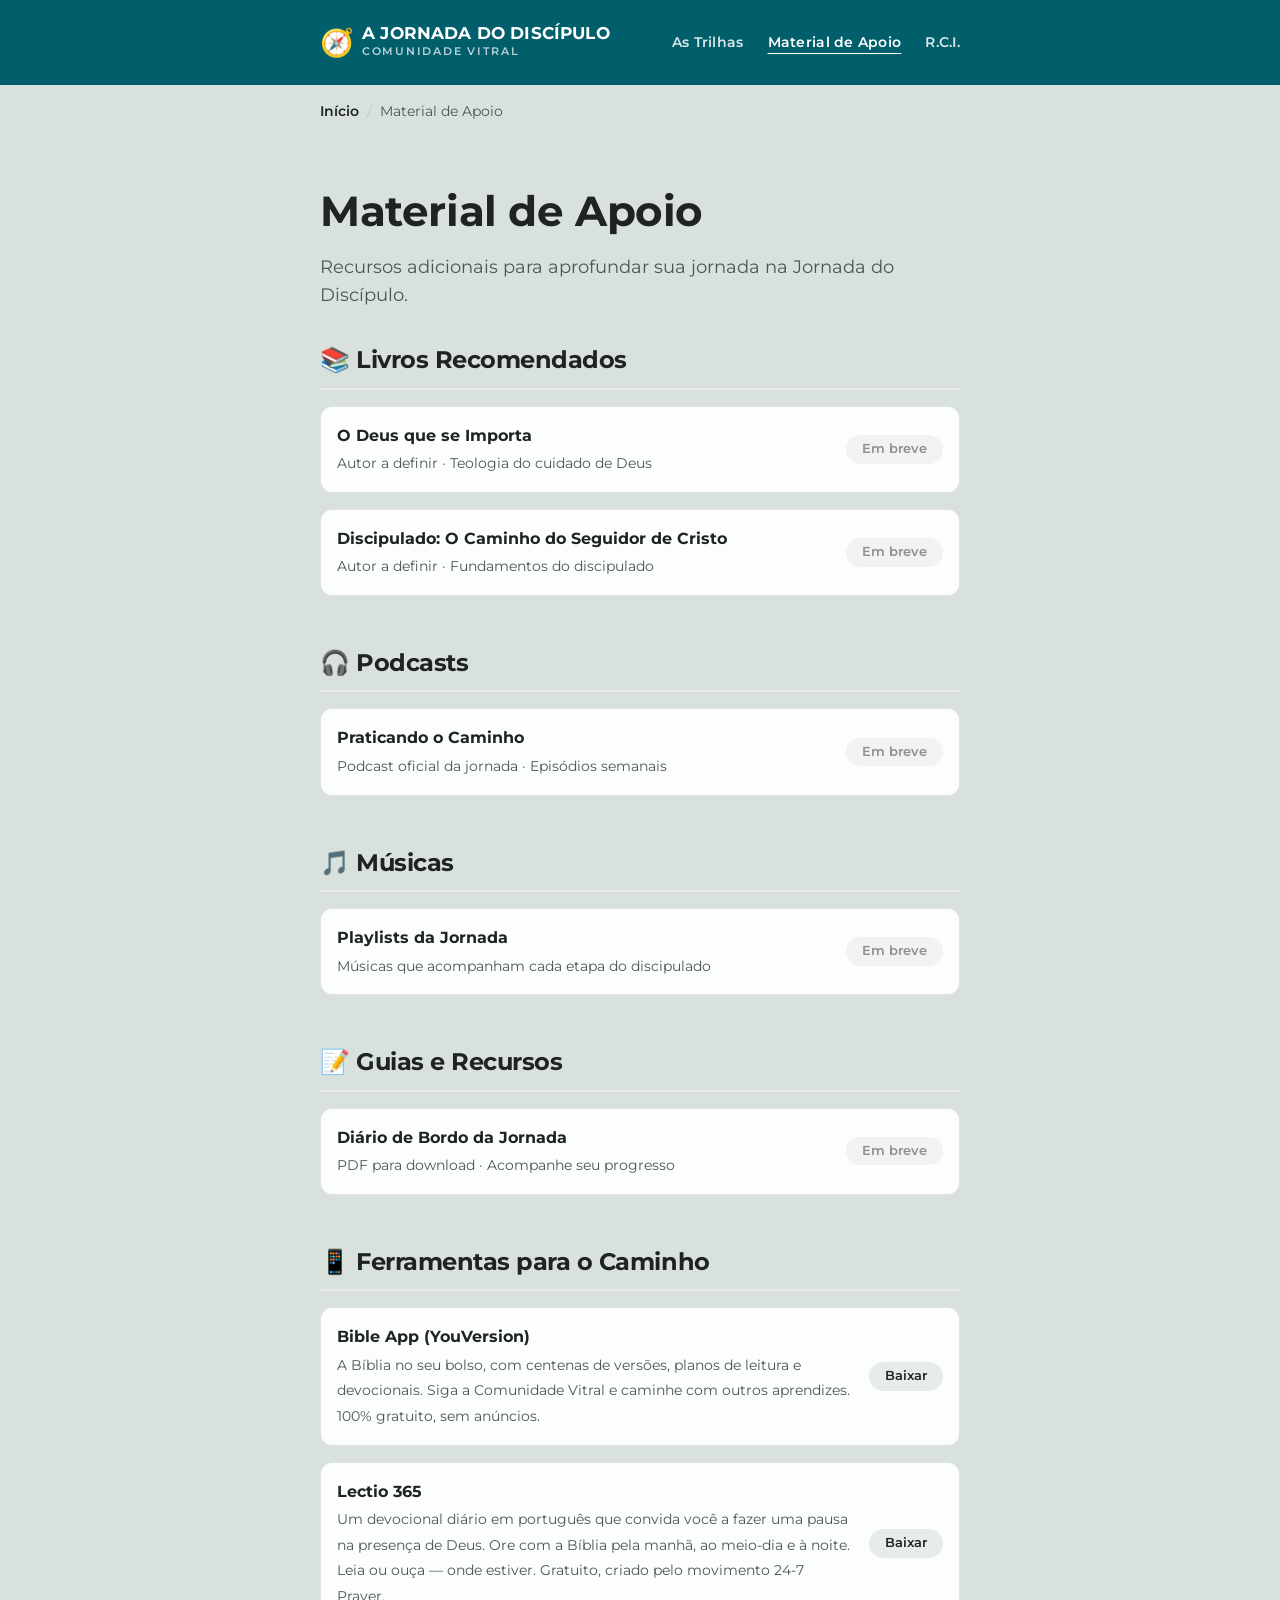
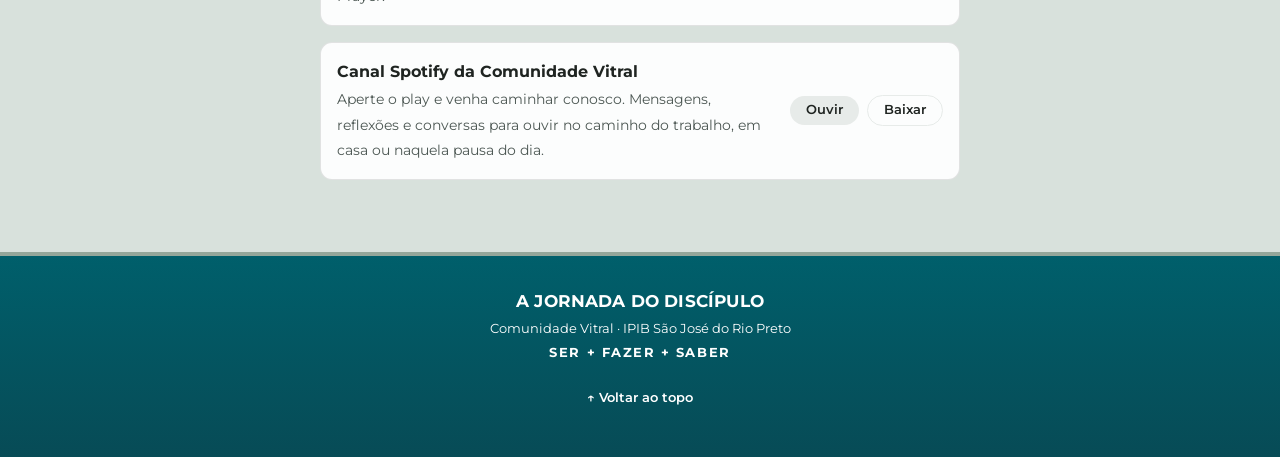
==== commit 5b89d6f6: "feat(material-de-apoio): botão Ouvir no box do Spotify" ====
--- a/material-de-apoio.html
+++ b/material-de-apoio.html
@@ -137,7 +137,10 @@
                 <strong>Canal Spotify da Comunidade Vitral</strong>
                 <span>Aperte o play e venha caminhar conosco. Mensagens, reflexões e conversas para ouvir no caminho do trabalho, em casa ou naquela pausa do dia.</span>
               </div>
-              <a class="apoio-link" href="https://www.spotify.com/download/" target="_blank" rel="noopener noreferrer">Baixar</a>
+              <div class="apoio-acoes">
+                <a class="apoio-link" href="https://open.spotify.com/show/1prjsrcxPho9otrP1VUWT4" target="_blank" rel="noopener noreferrer">Ouvir</a>
+                <a class="apoio-link is-secondary" href="https://www.spotify.com/download/" target="_blank" rel="noopener noreferrer">Baixar</a>
+              </div>
             </div>
           </div>
         </div>
--- a/css/material-de-apoio.css
+++ b/css/material-de-apoio.css
@@ -84,6 +84,22 @@
   outline-offset: 3px;
 }
 
+.apoio-acoes {
+  display: flex;
+  align-items: center;
+  gap: var(--space-sm);
+  flex-shrink: 0;
+}
+
+.apoio-link.is-secondary {
+  background: transparent;
+  border: 1px solid var(--accent-soft);
+}
+
+.apoio-link.is-secondary:hover {
+  background: var(--accent-soft);
+}
+
 /* === BREADCRUMB === */
 .breadcrumb {
   display: flex;
@@ -140,5 +156,9 @@
     align-items: stretch;
     text-align: center;
   }
+  .apoio-acoes {
+    justify-content: center;
+    flex-wrap: wrap;
+  }
   .apoio-link { text-align: center; }
 }
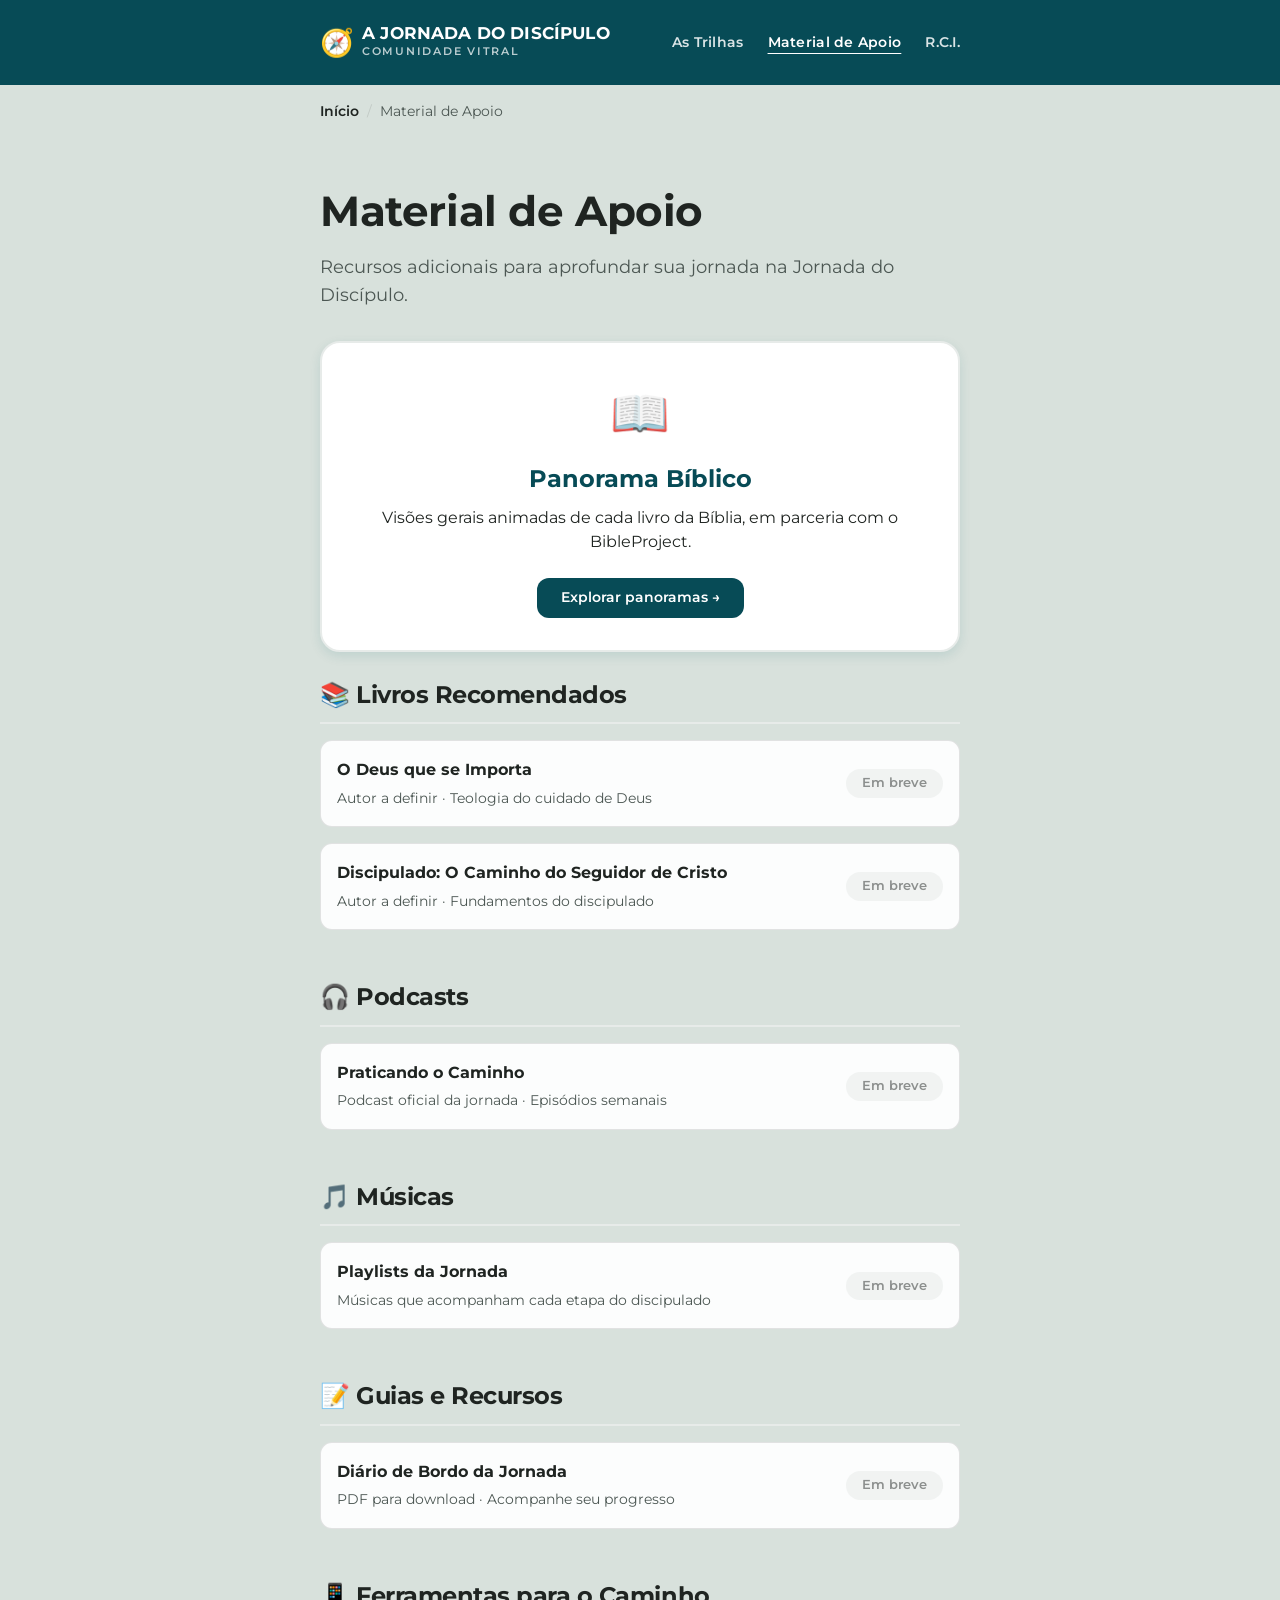
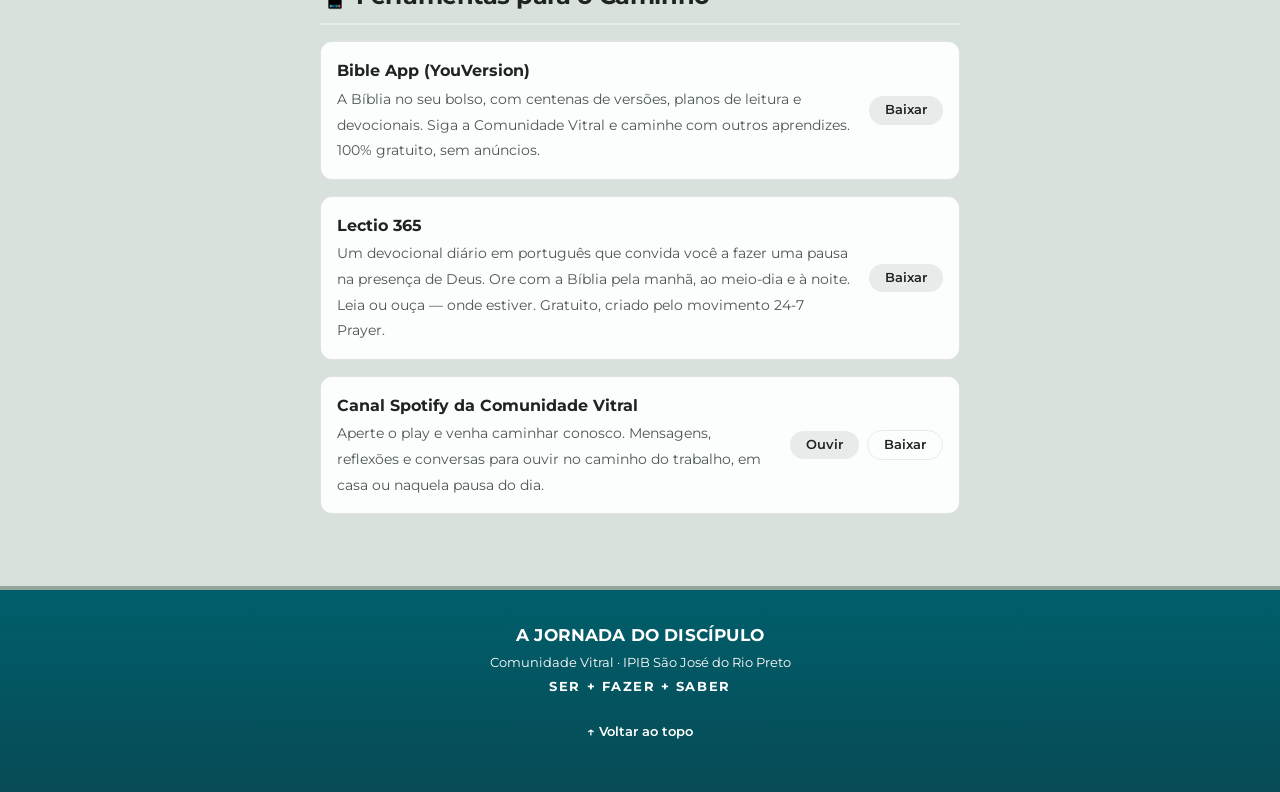
==== commit 0ca21d6e: "feat(panorama): adiciona página de panorama bíblico com BibleProject" ====
--- a/material-de-apoio.html
+++ b/material-de-apoio.html
@@ -56,6 +56,13 @@
       </div>
 
       <div class="apoio-grid">
+        <a href="panorama-biblico.html" class="card-destaque">
+          <span class="icone">📖</span>
+          <h3>Panorama Bíblico</h3>
+          <p>Visões gerais animadas de cada livro da Bíblia, em parceria com o BibleProject.</p>
+          <span class="cta">Explorar panoramas →</span>
+        </a>
+
         <div class="apoio-categoria">
           <h2>📚 Livros Recomendados</h2>
           <div class="apoio-lista">
--- a/css/estilo.css
+++ b/css/estilo.css
@@ -55,7 +55,7 @@
 /* === HEADER (verde petróleo) === */
 .hub-header {
   padding: var(--space-lg) 0;
-  background: var(--zona-petroleo);
+  background: var(--zona-petroleo-escuro);
 }
 
 .header-inner {
@@ -119,6 +119,12 @@
   outline: 2px solid var(--brand-white);
   outline-offset: 4px;
   border-radius: var(--radius-sm);
+}
+
+.nav a.active {
+  color: var(--brand-white);
+  text-decoration: underline;
+  text-underline-offset: 6px;
 }
 
 /* === HERO (verde petróleo, âncora escura) === */
@@ -504,7 +510,17 @@
 /* === RESPONSIVO === */
 @media (max-width: 520px) {
   .hub-header { padding: var(--space-md) 0; }
-  .nav { display: none; }
+  .header-inner {
+    flex-direction: column;
+    align-items: center;
+    gap: var(--space-sm);
+  }
+  .nav {
+    display: flex;
+    flex-wrap: wrap;
+    justify-content: center;
+    gap: var(--space-sm) var(--space-md);
+  }
   .hero { padding: var(--space-2xl) 0 var(--space-xl); }
   .estacao-card { padding: var(--space-lg); }
   .estacao-icono { width: 56px; height: 56px; font-size: 1.7rem; border-radius: 16px; }
--- a/css/material-de-apoio.css
+++ b/css/material-de-apoio.css
@@ -141,13 +141,6 @@
   font-size: clamp(2rem, 6vw, 2.6rem);
   letter-spacing: -0.01em;
   color: var(--color-text);
-}
-
-/* === NAV ativo === */
-.nav a.active {
-  color: var(--brand-white);
-  text-decoration: underline;
-  text-underline-offset: 6px;
 }
 
 @media (max-width: 480px) {
@@ -162,3 +155,59 @@
   }
   .apoio-link { text-align: center; }
 }
+
+/* == CARDS DE DESTAQUE == */
+.card-destaque {
+  display: block;
+  background: var(--color-surface-strong);
+  border-radius: var(--radius-lg);
+  padding: var(--space-xl);
+  text-align: center;
+  box-shadow: var(--shadow-md);
+  transition: transform 0.2s ease-in-out, box-shadow 0.2s ease-in-out;
+  text-decoration: none;
+  border: 2px solid var(--accent-soft);
+}
+
+.card-destaque:hover {
+  transform: translateY(-4px);
+  box-shadow: var(--shadow-lg);
+  border-color: var(--accent);
+}
+
+.card-destaque .icone {
+  font-size: 3rem;
+  display: block;
+  margin-bottom: var(--space-sm);
+  opacity: 0.9;
+}
+
+.card-destaque h3 {
+  margin: 0 0 var(--space-sm) 0;
+  font-size: 1.5rem;
+  color: var(--zona-petroleo-escuro);
+  font-family: var(--font-heading);
+}
+
+.card-destaque p {
+  margin: 0 0 var(--space-lg) 0;
+  font-size: 1rem;
+  color: var(--color-text);
+  line-height: 1.5;
+}
+
+.card-destaque .cta {
+  display: inline-block;
+  padding: var(--space-sm) var(--space-lg);
+  background-color: var(--zona-petroleo-escuro);
+  color: var(--color-text-inverse);
+  border-radius: var(--radius-md);
+  font-size: 0.9rem;
+  text-decoration: none;
+  font-weight: 600;
+  transition: background-color 0.2s ease-in-out;
+}
+
+.card-destaque .cta:hover {
+  background-color: var(--zona-petroleo);
+}
